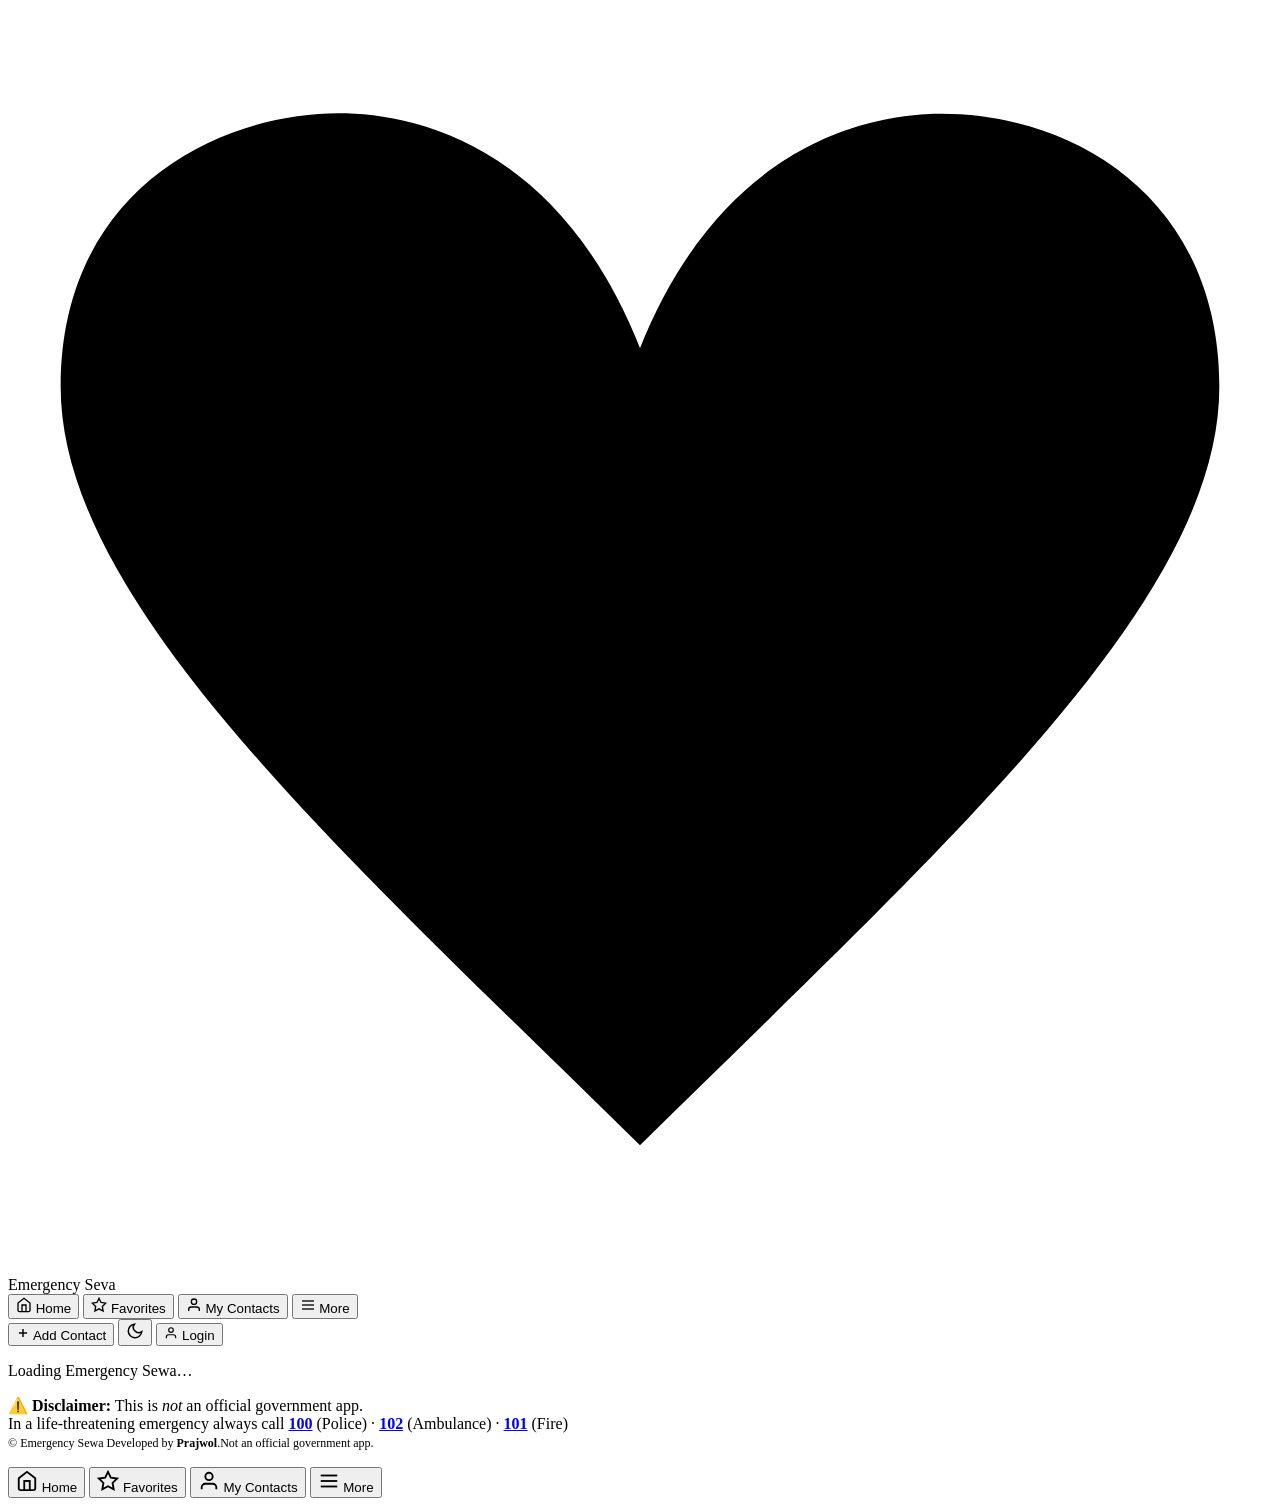
==== index.html @ 1e50861a "Create index.html" ====
<!DOCTYPE html>
<html lang="ne" dir="ltr">
<head>
  <meta charset="UTF-8" />
  <meta name="viewport" content="width=device-width, initial-scale=1.0, maximum-scale=1.0" />
  <meta name="theme-color" content="#f97316" />
  <meta name="description" content="Emergency Sewa — Instant access to emergency contacts across all 7 provinces and 77 districts of Nepal." />
  <meta name="mobile-web-app-capable" content="yes" />
  <meta name="apple-mobile-web-app-capable" content="yes" />
  <meta name="apple-mobile-web-app-status-bar-style" content="black-translucent" />
  <meta name="apple-mobile-web-app-title" content="Emergency Sewa" />
  <title>Emergency Sewa 🇳🇵 — Nepal Emergency Contacts</title>
  <link rel="preconnect" href="https://fonts.googleapis.com" />
  <link rel="preconnect" href="https://fonts.gstatic.com" crossorigin />
  <link href="https://fonts.googleapis.com/css2?family=Inter:wght@400;500;600;700&display=swap" rel="stylesheet" />
  <link rel="stylesheet" href="style.css" />
  <link rel="icon" href="data:image/svg+xml,<svg xmlns='http://www.w3.org/2000/svg' viewBox='0 0 100 100'><text y='.9em' font-size='90'>🚨</text></svg>" />
  <script>
    if ('serviceWorker' in navigator) {
      window.addEventListener('load', () => navigator.serviceWorker.register('sw.js').catch(() => {}));
    }
  </script>
</head>
<body>

<div class="app-wrapper">

  <!-- ====== HEADER ====== -->
  <header class="app-header">
    <div class="header-inner">

      <!-- Logo -->
      <div class="header-logo" onclick="navigate('home')" role="button" tabindex="0">
        <svg class="logo-heart" viewBox="0 0 24 24" fill="currentColor" xmlns="http://www.w3.org/2000/svg">
          <path d="M12 21.593c-5.63-5.539-11-10.297-11-14.402 0-3.791 3.068-5.191 5.281-5.191 1.312 0 4.151.501 5.719 4.457 1.59-3.968 4.464-4.447 5.726-4.447 2.54 0 5.274 1.621 5.274 5.181 0 4.069-5.136 8.625-11 14.402z"/>
        </svg>
        <span>Emergency Seva</span>
      </div>

      <!-- Desktop Nav -->
      <nav class="desktop-nav" aria-label="Main navigation">
        <button class="nav-btn" data-page="home" onclick="navigate('home')">
          <svg width="16" height="16" viewBox="0 0 24 24" fill="none" stroke="currentColor" stroke-width="2"><path d="M3 9l9-7 9 7v11a2 2 0 0 1-2 2H5a2 2 0 0 1-2-2z"/><polyline points="9 22 9 12 15 12 15 22"/></svg>
          Home
        </button>
        <button class="nav-btn" data-page="favorites" onclick="navigate('favorites')">
          <svg width="16" height="16" viewBox="0 0 24 24" fill="none" stroke="currentColor" stroke-width="2"><polygon points="12 2 15.09 8.26 22 9.27 17 14.14 18.18 21.02 12 17.77 5.82 21.02 7 14.14 2 9.27 8.91 8.26 12 2"/></svg>
          Favorites
        </button>
        <button class="nav-btn" data-page="custom" onclick="navigate('custom')">
          <svg width="16" height="16" viewBox="0 0 24 24" fill="none" stroke="currentColor" stroke-width="2"><path d="M20 21v-2a4 4 0 0 0-4-4H8a4 4 0 0 0-4 4v2"/><circle cx="12" cy="7" r="4"/></svg>
          My Contacts
        </button>
        <button class="nav-btn" data-page="more" onclick="navigate('more')">
          <svg width="16" height="16" viewBox="0 0 24 24" fill="none" stroke="currentColor" stroke-width="2"><line x1="3" y1="12" x2="21" y2="12"/><line x1="3" y1="6" x2="21" y2="6"/><line x1="3" y1="18" x2="21" y2="18"/></svg>
          More
        </button>
      </nav>

      <!-- Header Actions -->
      <div class="header-actions">
        <button class="btn btn-accent btn-sm hidden-mobile" onclick="openAddContactModal()">
          <svg width="14" height="14" viewBox="0 0 24 24" fill="none" stroke="currentColor" stroke-width="2.5"><line x1="12" y1="5" x2="12" y2="19"/><line x1="5" y1="12" x2="19" y2="12"/></svg>
          Add Contact
        </button>
        <button class="btn-icon" id="theme-toggle" onclick="toggleTheme()" title="Toggle dark/light mode">
          <svg width="18" height="18" viewBox="0 0 24 24" fill="none" stroke="currentColor" stroke-width="2" id="theme-icon-moon"><path d="M21 12.79A9 9 0 1 1 11.21 3 7 7 0 0 0 21 12.79z"/></svg>
          <svg width="18" height="18" viewBox="0 0 24 24" fill="none" stroke="currentColor" stroke-width="2" id="theme-icon-sun" style="display:none"><circle cx="12" cy="12" r="5"/><line x1="12" y1="1" x2="12" y2="3"/><line x1="12" y1="21" x2="12" y2="23"/><line x1="4.22" y1="4.22" x2="5.64" y2="5.64"/><line x1="18.36" y1="18.36" x2="19.78" y2="19.78"/><line x1="1" y1="12" x2="3" y2="12"/><line x1="21" y1="12" x2="23" y2="12"/><line x1="4.22" y1="19.78" x2="5.64" y2="18.36"/><line x1="18.36" y1="5.64" x2="19.78" y2="4.22"/></svg>
        </button>
        <button class="btn btn-login btn-sm" onclick="navigate('profile')">
          <svg width="14" height="14" viewBox="0 0 24 24" fill="none" stroke="currentColor" stroke-width="2"><path d="M20 21v-2a4 4 0 0 0-4-4H8a4 4 0 0 0-4 4v2"/><circle cx="12" cy="7" r="4"/></svg>
          Login
        </button>
      </div>

    </div>
  </header>

  <!-- ====== MAIN CONTENT ====== -->
  <main class="main-area" id="main-content" role="main" aria-live="polite">
    <div class="loading-screen">
      <div class="loading-spinner"></div>
      <p>Loading Emergency Sewa…</p>
    </div>
  </main>

  <!-- ====== FOOTER ====== -->
  <footer class="app-footer">
    <p>
      ⚠️ <strong>Disclaimer:</strong> This is <em>not</em> an official government app.<br />
      In a life-threatening emergency always call
      <a href="tel:100"><strong>100</strong></a> (Police) ·
      <a href="tel:102"><strong>102</strong></a> (Ambulance) ·
      <a href="tel:101"><strong>101</strong></a> (Fire)<br />
      <span style="font-size:0.75rem;">© <span id="footer-year"></span> Emergency Sewa Developed by <strong>Prajwol</strong>.Not an official government app.</span>
  
    </p>
  </footer>

  <!-- ====== BOTTOM NAV (mobile) ====== -->
  <nav class="bottom-nav" aria-label="Mobile navigation">
    <button class="bottom-nav-item active" data-page="home" onclick="navigate('home')">
      <svg width="22" height="22" viewBox="0 0 24 24" fill="none" stroke="currentColor" stroke-width="2"><path d="M3 9l9-7 9 7v11a2 2 0 0 1-2 2H5a2 2 0 0 1-2-2z"/><polyline points="9 22 9 12 15 12 15 22"/></svg>
      <span>Home</span>
    </button>
    <button class="bottom-nav-item" data-page="favorites" onclick="navigate('favorites')">
      <svg width="22" height="22" viewBox="0 0 24 24" fill="none" stroke="currentColor" stroke-width="2"><polygon points="12 2 15.09 8.26 22 9.27 17 14.14 18.18 21.02 12 17.77 5.82 21.02 7 14.14 2 9.27 8.91 8.26 12 2"/></svg>
      <span>Favorites</span>
    </button>
    <button class="bottom-nav-item" data-page="custom" onclick="navigate('custom')">
      <svg width="22" height="22" viewBox="0 0 24 24" fill="none" stroke="currentColor" stroke-width="2"><path d="M20 21v-2a4 4 0 0 0-4-4H8a4 4 0 0 0-4 4v2"/><circle cx="12" cy="7" r="4"/></svg>
      <span>My Contacts</span>
    </button>
    <button class="bottom-nav-item" data-page="more" onclick="navigate('more')">
      <svg width="22" height="22" viewBox="0 0 24 24" fill="none" stroke="currentColor" stroke-width="2"><line x1="3" y1="12" x2="21" y2="12"/><line x1="3" y1="6" x2="21" y2="6"/><line x1="3" y1="18" x2="21" y2="18"/></svg>
      <span>More</span>
    </button>
  </nav>

</div>

<!-- ====== TOAST ====== -->
<div id="toast-container" class="toast-container" role="alert" aria-live="assertive"></div>

<!-- ====== REPORT MODAL ====== -->
<div id="report-modal" class="modal-overlay" style="display:none;" role="dialog" aria-modal="true">
  <div class="modal-box">
    <div class="modal-header">
      <h3>🚩 Report an Issue</h3>
      <button class="modal-close" onclick="closeReportModal()">✕</button>
    </div>
    <p class="modal-subtitle" id="report-contact-name" style="background:var(--muted);padding:8px 12px;border-radius:8px;font-size:0.85rem;font-weight:600;"></p>
    <form id="report-form" onsubmit="handleReportSubmit(event)">
      <input type="hidden" id="report-contact-id" name="contactId">
      <div class="form-field mb-3">
        <label class="form-label">What is the issue? *</label>
        <div class="radio-group mt-2">
          <label class="radio-item"><input type="radio" name="issueType" value="wrong_number" required> 📵 Wrong / disconnected number</label>
          <label class="radio-item"><input type="radio" name="issueType" value="wrong_address"> 📍 Wrong address or location</label>
          <label class="radio-item"><input type="radio" name="issueType" value="closed"> 🔒 Service no longer exists</label>
          <label class="radio-item"><input type="radio" name="issueType" value="new_number"> 🔄 New / updated number available</label>
          <label class="radio-item"><input type="radio" name="issueType" value="other"> 📋 Other</label>
        </div>
      </div>
      <div class="form-field mb-3">
        <label class="form-label">Correct information (if known)</label>
        <input type="text" name="correctInfo" class="input-text" placeholder="e.g., the correct number is 01-XXXXXXX" />
      </div>
      <div class="form-field mb-3">
        <label class="form-label">Additional notes</label>
        <textarea name="notes" class="input-textarea" rows="3" placeholder="Any additional context..."></textarea>
      </div>
      <div class="modal-footer">
        <button type="button" class="btn btn-outline" onclick="closeReportModal()">Cancel</button>
        <button type="submit" class="btn btn-destructive">🚩 Submit Report</button>
      </div>
    </form>
  </div>
</div>

<!-- ====== ADD CONTACT MODAL ====== -->
<div id="add-contact-modal" class="modal-overlay" style="display:none;" role="dialog" aria-modal="true">
  <div class="modal-box">
    <div class="modal-header">
      <h3>➕ Add Custom Contact</h3>
      <button class="modal-close" onclick="closeAddContactModal()">✕</button>
    </div>
    <p class="modal-subtitle">Save a personal emergency contact to your device.</p>
    <form onsubmit="handleAddContactSubmit(event)" class="form-stack">
      <div class="form-field"><label class="form-label">Name *</label><input type="text" name="name" class="input-text" placeholder="e.g., Dr. Kumar bohora" required /></div>
      <div class="form-field"><label class="form-label">Phone Number *</label><input type="tel" name="phone" class="input-text" placeholder="e.g., 9800000000" required /></div>
      <div class="form-field">
        <label class="form-label">Category</label>
        <select name="category" class="input-select">
          <option value="other">📋 Other</option>
          <option value="hospital">🏥 Hospital</option>
          <option value="clinic">🩺 Clinic / Doctor</option>
          <option value="pharmacy">💊 Pharmacy</option>
          <option value="police">👮 Police</option>
          <option value="fire">🚒 Fire Brigade</option>
          <option value="ambulance">🚑 Ambulance</option>
          <option value="blood">🩸 Blood Bank</option>
          <option value="helpline">📞 Helpline</option>
        </select>
      </div>
      <div class="form-field"><label class="form-label">Address (Optional)</label><input type="text" name="address" class="input-text" placeholder="e.g., Lagankhel, Lalitpur" /></div>
      <div class="modal-footer">
        <button type="button" class="btn btn-outline" onclick="closeAddContactModal()">Cancel</button>
        <button type="submit" class="btn btn-accent">💾 Save Contact</button>
      </div>
    </form>
  </div>
</div>

<input type="hidden" id="profile-photo-data" value="" />
<script src="app.js"></script>
</body>
</html>
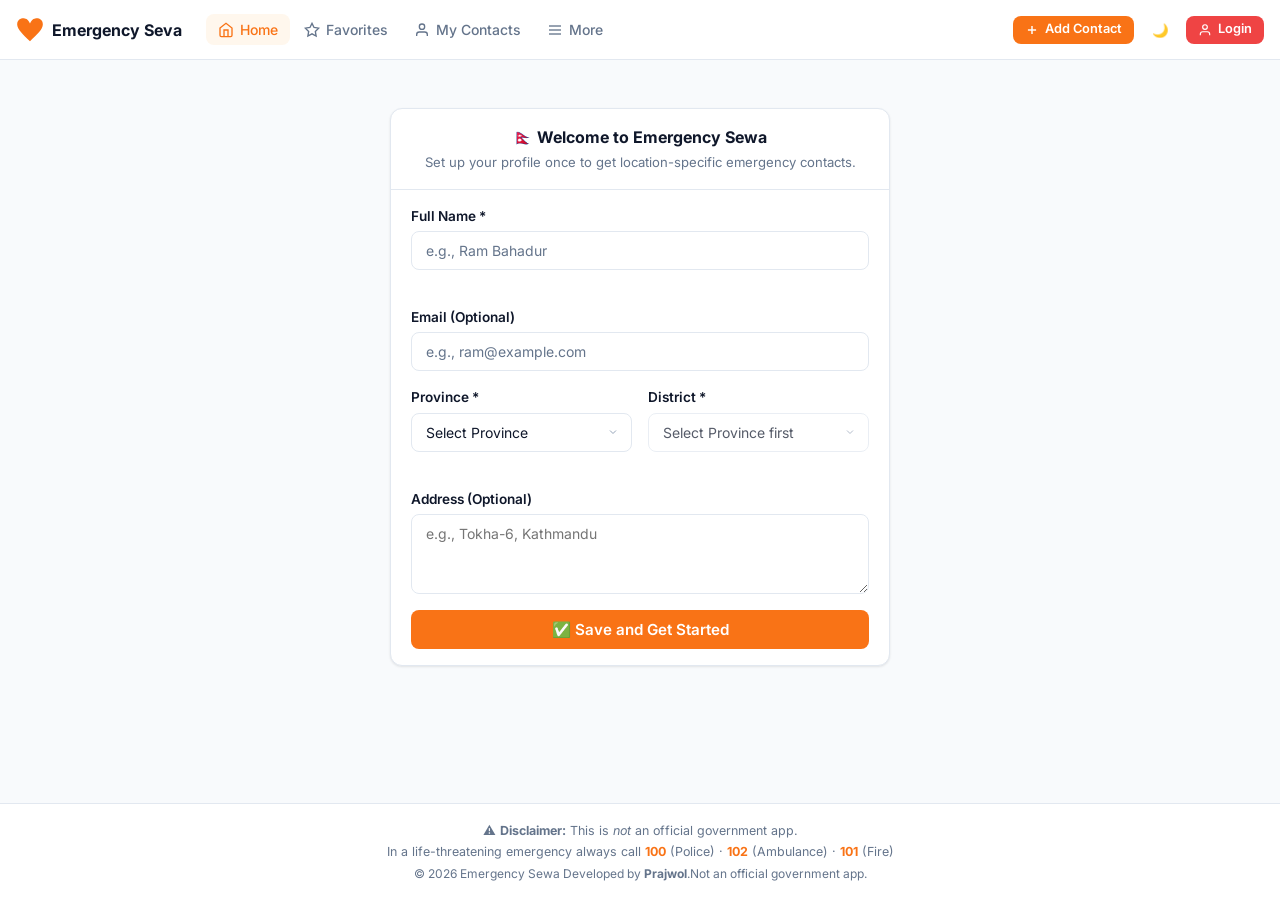
==== commit 1d2ab37b: "Update index.html" ====
--- a/index.html
+++ b/index.html
@@ -11,11 +11,12 @@
   <meta name="apple-mobile-web-app-title" content="Emergency Sewa" />
   <title>Emergency Sewa 🇳🇵 — Nepal Emergency Contacts</title>
   <link rel="preconnect" href="https://fonts.googleapis.com" />
+  <link rel="manifest" href="manifest.json">
   <link rel="preconnect" href="https://fonts.gstatic.com" crossorigin />
   <link href="https://fonts.googleapis.com/css2?family=Inter:wght@400;500;600;700&display=swap" rel="stylesheet" />
   <link rel="stylesheet" href="style.css" />
-  <link rel="icon" href="data:image/svg+xml,<svg xmlns='http://www.w3.org/2000/svg' viewBox='0 0 100 100'><text y='.9em' font-size='90'>🚨</text></svg>" />
-  <script>
+  <link rel="icon" href="logo.png">
+  <link rel="apple-touch-icon" href="logo.png">  <script>
     if ('serviceWorker' in navigator) {
       window.addEventListener('load', () => navigator.serviceWorker.register('sw.js').catch(() => {}));
     }
--- a/style.css
+++ b/style.css
@@ -0,0 +1,568 @@
+/* ============================================================
+   Emergency Sewa — Complete Stylesheet (Redesigned)
+   ============================================================ */
+@import url('https://fonts.googleapis.com/css2?family=Inter:wght@400;500;600;700&display=swap');
+
+/* ---- CSS Variables (Light) ---- */
+:root {
+  --bg: #f8fafc;
+  --fg: #0f172a;
+  --card-bg: #ffffff;
+  --card-fg: #0f172a;
+  --primary: #f97316;
+  --primary-light: #fff7ed;
+  --primary-fg: #ffffff;
+  --muted: #f1f5f9;
+  --muted-fg: #64748b;
+  --accent: #f97316;
+  --accent-fg: #ffffff;
+  --destructive: #ef4444;
+  --destructive-fg: #ffffff;
+  --border: #e2e8f0;
+  --input-bg: #ffffff;
+  --ring: #f97316;
+  --radius: 12px;
+  --radius-sm: 8px;
+  --shadow: 0 1px 3px rgba(0,0,0,0.06), 0 1px 2px rgba(0,0,0,0.04);
+  --shadow-md: 0 4px 12px rgba(0,0,0,0.08);
+  --font: 'Inter', 'Segoe UI', system-ui, sans-serif;
+  --header-h: 60px;
+  --bottom-nav-h: 64px;
+}
+
+/* ---- Dark Theme ---- */
+.dark {
+  --bg: #0f172a;
+  --fg: #f1f5f9;
+  --card-bg: #1e293b;
+  --card-fg: #f1f5f9;
+  --primary: #fb923c;
+  --primary-light: #1e293b;
+  --muted: #1e293b;
+  --muted-fg: #94a3b8;
+  --accent: #fb923c;
+  --border: #334155;
+  --input-bg: #1e293b;
+  --shadow: 0 1px 3px rgba(0,0,0,0.3);
+  --shadow-md: 0 4px 12px rgba(0,0,0,0.4);
+}
+
+/* ---- Reset ---- */
+*, *::before, *::after { box-sizing: border-box; margin: 0; padding: 0; }
+html { scroll-behavior: smooth; -webkit-tap-highlight-color: transparent; }
+body {
+  font-family: var(--font);
+  background: var(--bg);
+  color: var(--fg);
+  line-height: 1.5;
+  min-height: 100vh;
+  transition: background 0.2s, color 0.2s;
+  -webkit-font-smoothing: antialiased;
+}
+a { color: var(--accent); text-decoration: none; }
+button { cursor: pointer; font-family: var(--font); border: none; background: none; }
+input, select, textarea { font-family: var(--font); }
+ul { list-style: none; }
+img { max-width: 100%; }
+
+/* ---- App Layout ---- */
+.app-wrapper { display: flex; flex-direction: column; min-height: 100vh; }
+
+.main-area {
+  flex: 1;
+  padding-bottom: calc(var(--bottom-nav-h) + 16px);
+}
+@media (min-width: 768px) { .main-area { padding-bottom: 0; } }
+
+/* ---- Header ---- */
+.app-header {
+  position: sticky;
+  top: 0;
+  z-index: 50;
+  height: var(--header-h);
+  background: rgba(255,255,255,0.92);
+  backdrop-filter: blur(12px);
+  border-bottom: 1px solid var(--border);
+}
+.dark .app-header { background: rgba(15,23,42,0.92); }
+
+.header-inner {
+  display: flex;
+  align-items: center;
+  height: 100%;
+  max-width: 1280px;
+  margin: 0 auto;
+  padding: 0 16px;
+  gap: 8px;
+}
+
+/* Logo */
+.header-logo {
+  display: flex;
+  align-items: center;
+  gap: 8px;
+  font-weight: 700;
+  font-size: 1rem;
+  cursor: pointer;
+  color: var(--fg);
+  flex-shrink: 0;
+  user-select: none;
+}
+.logo-heart {
+  width: 28px;
+  height: 28px;
+  color: var(--primary);
+  flex-shrink: 0;
+}
+
+/* Desktop Nav */
+.desktop-nav {
+  display: none;
+  align-items: center;
+  gap: 2px;
+  margin-left: 16px;
+  flex: 1;
+}
+@media (min-width: 768px) { .desktop-nav { display: flex; } }
+
+.nav-btn {
+  display: inline-flex;
+  align-items: center;
+  gap: 6px;
+  padding: 7px 12px;
+  border-radius: var(--radius-sm);
+  font-size: 0.875rem;
+  font-weight: 500;
+  color: var(--muted-fg);
+  transition: background 0.15s, color 0.15s;
+  white-space: nowrap;
+}
+.nav-btn:hover { background: var(--muted); color: var(--fg); }
+.nav-btn.active { background: var(--primary-light); color: var(--primary); }
+
+/* Header Actions */
+.header-actions {
+  display: flex;
+  align-items: center;
+  gap: 8px;
+  margin-left: auto;
+}
+.hidden-mobile { display: none; }
+@media (min-width: 640px) { .hidden-mobile { display: inline-flex !important; } }
+
+/* ---- Bottom Nav ---- */
+.bottom-nav {
+  position: fixed;
+  bottom: 0;
+  left: 0;
+  right: 0;
+  z-index: 40;
+  height: var(--bottom-nav-h);
+  border-top: 1px solid var(--border);
+  background: rgba(255,255,255,0.95);
+  backdrop-filter: blur(12px);
+  display: grid;
+  grid-template-columns: repeat(4, 1fr);
+  padding: 4px 8px;
+  gap: 4px;
+}
+.dark .bottom-nav { background: rgba(15,23,42,0.95); }
+@media (min-width: 768px) { .bottom-nav { display: none; } }
+
+.bottom-nav-item {
+  display: flex;
+  flex-direction: column;
+  align-items: center;
+  justify-content: center;
+  gap: 2px;
+  border-radius: 10px;
+  color: var(--muted-fg);
+  font-size: 0.65rem;
+  font-weight: 500;
+  transition: all 0.15s;
+  padding: 6px 4px;
+  border: none;
+  background: none;
+  cursor: pointer;
+}
+.bottom-nav-item svg { transition: stroke 0.15s; }
+.bottom-nav-item:hover { color: var(--primary); background: var(--primary-light); }
+.bottom-nav-item.active { color: var(--primary); }
+.bottom-nav-item.active svg { stroke: var(--primary); }
+
+/* ---- Page Content ---- */
+.page-content {
+  max-width: 1100px;
+  margin: 0 auto;
+  padding: 16px;
+}
+@media (min-width: 640px) { .page-content { padding: 24px; } }
+
+/* ---- Cards ---- */
+.card {
+  background: var(--card-bg);
+  border: 1px solid var(--border);
+  border-radius: var(--radius);
+  box-shadow: var(--shadow);
+  overflow: hidden;
+}
+.card.hover-card { cursor: pointer; transition: box-shadow 0.15s, border-color 0.15s; }
+.card.hover-card:hover { box-shadow: var(--shadow-md); border-color: var(--primary); }
+.card-header { padding: 16px 20px; border-bottom: 1px solid var(--border); }
+.card-title { font-size: 1rem; font-weight: 700; display: flex; align-items: center; gap: 8px; }
+.card-desc { font-size: 0.82rem; color: var(--muted-fg); margin-top: 4px; }
+.card-body { padding: 16px 20px; }
+.card-emergency {
+  background: linear-gradient(135deg, #fff5f5, #fff);
+  border-color: #fca5a5;
+}
+.dark .card-emergency { background: linear-gradient(135deg, #2d1515, var(--card-bg)); border-color: #7f1d1d; }
+
+/* ---- Buttons ---- */
+.btn {
+  display: inline-flex;
+  align-items: center;
+  justify-content: center;
+  gap: 6px;
+  padding: 9px 16px;
+  border-radius: var(--radius-sm);
+  font-size: 0.875rem;
+  font-weight: 600;
+  transition: all 0.15s;
+  cursor: pointer;
+  border: none;
+  white-space: nowrap;
+  line-height: 1;
+}
+.btn:active { transform: scale(0.97); }
+.btn:disabled { opacity: 0.6; cursor: not-allowed; }
+.btn-accent { background: var(--primary); color: var(--accent-fg); }
+.btn-accent:hover { background: #ea6c0a; }
+.btn-login { background: var(--destructive); color: white; }
+.btn-login:hover { background: #dc2626; }
+.btn-destructive { background: var(--destructive); color: white; }
+.btn-destructive:hover { background: #dc2626; }
+.btn-secondary { background: var(--muted); color: var(--fg); }
+.btn-secondary:hover { background: var(--border); }
+.btn-outline { background: transparent; color: var(--fg); border: 1px solid var(--border); }
+.btn-outline:hover { background: var(--muted); }
+.btn-ghost { background: transparent; color: var(--muted-fg); }
+.btn-ghost:hover { background: var(--muted); color: var(--fg); }
+.btn-sm { padding: 7px 12px; font-size: 0.8rem; }
+.btn-lg { padding: 12px 20px; font-size: 0.95rem; }
+.w-full { width: 100%; }
+
+.btn-icon {
+  display: inline-flex; align-items: center; justify-content: center;
+  width: 36px; height: 36px; border-radius: var(--radius-sm);
+  color: var(--muted-fg); cursor: pointer; transition: background 0.15s;
+  border: none; background: transparent;
+}
+.btn-icon:hover { background: var(--muted); color: var(--fg); }
+
+.btn-call {
+  display: inline-flex; align-items: center; gap: 6px;
+  padding: 9px 14px; border-radius: var(--radius-sm);
+  font-size: 0.85rem; font-weight: 600;
+  background: var(--primary); color: white;
+  text-decoration: none; flex: 1; justify-content: center;
+  transition: background 0.15s;
+}
+.btn-call:hover { background: #ea6c0a; text-decoration: none; }
+
+.btn-directions {
+  display: inline-flex; align-items: center; justify-content: center;
+  width: 38px; height: 38px; border-radius: var(--radius-sm);
+  background: var(--muted); color: var(--fg); text-decoration: none;
+  transition: background 0.15s; font-size: 1rem;
+}
+.btn-directions:hover { background: var(--border); text-decoration: none; }
+
+.star-btn {
+  background: transparent; border: none; cursor: pointer; padding: 4px;
+  border-radius: 6px; color: #cbd5e1; display: flex; align-items: center;
+  transition: color 0.15s; flex-shrink: 0;
+}
+.star-btn.favorited { color: #f59e0b; }
+.star-btn:hover { background: var(--muted); }
+
+/* ---- Contact Cards ---- */
+.contacts-grid {
+  display: grid;
+  grid-template-columns: 1fr;
+  gap: 12px;
+}
+@media (min-width: 580px) { .contacts-grid { grid-template-columns: repeat(2, 1fr); } }
+@media (min-width: 960px) { .contacts-grid { grid-template-columns: repeat(3, 1fr); } }
+
+.contact-card {
+  background: var(--card-bg);
+  border: 1px solid var(--border);
+  border-radius: var(--radius);
+  padding: 14px;
+  box-shadow: var(--shadow);
+  display: flex; flex-direction: column; gap: 10px;
+  transition: box-shadow 0.15s;
+}
+.contact-card:hover { box-shadow: var(--shadow-md); }
+
+.contact-card-header { display: flex; align-items: flex-start; justify-content: space-between; gap: 8px; }
+.contact-info { display: flex; align-items: flex-start; gap: 12px; flex: 1; min-width: 0; }
+.contact-emoji { font-size: 1.75rem; line-height: 1; flex-shrink: 0; margin-top: 2px; }
+.contact-names { flex: 1; min-width: 0; }
+.contact-name-ne { font-size: 0.9rem; font-weight: 700; line-height: 1.3; word-break: break-word; }
+.contact-name { font-size: 0.78rem; color: var(--muted-fg); margin-top: 1px; }
+.contact-phone { display: inline-flex; align-items: center; gap: 5px; font-size: 1rem; font-weight: 700; color: var(--primary); text-decoration: none; }
+.contact-phone:hover { text-decoration: underline; }
+.contact-address { display: flex; align-items: flex-start; gap: 4px; font-size: 0.76rem; color: var(--muted-fg); margin-top: 4px; }
+.blood-types { display: flex; flex-wrap: wrap; gap: 4px; margin-top: 6px; }
+.blood-badge { display: inline-block; background: var(--primary-light); color: var(--primary); font-size: 0.68rem; font-weight: 700; padding: 2px 8px; border-radius: 999px; border: 1px solid #fed7aa; }
+.contact-actions { display: flex; align-items: center; gap: 6px; }
+
+/* ---- Dropdown ---- */
+.dropdown { position: relative; }
+.btn-more {
+  display: inline-flex; align-items: center; justify-content: center;
+  width: 38px; height: 38px; border-radius: var(--radius-sm);
+  font-size: 1.1rem; font-weight: 700; background: transparent;
+  color: var(--muted-fg); cursor: pointer; transition: background 0.15s;
+  border: none; letter-spacing: 1px;
+}
+.btn-more:hover { background: var(--muted); color: var(--fg); }
+.dropdown-menu {
+  display: none; position: absolute; right: 0; bottom: 44px;
+  min-width: 170px; background: var(--card-bg); border: 1px solid var(--border);
+  border-radius: var(--radius); box-shadow: var(--shadow-md); z-index: 100; overflow: hidden;
+}
+.dropdown-menu.open { display: block; }
+.dropdown-item {
+  display: flex; align-items: center; gap: 8px; padding: 10px 14px;
+  font-size: 0.85rem; color: var(--fg); cursor: pointer; width: 100%;
+  text-align: left; transition: background 0.1s; background: none; border: none;
+}
+.dropdown-item:hover { background: var(--muted); }
+.dropdown-item.danger { color: var(--destructive); }
+
+/* ---- Search & Filters ---- */
+.search-box { margin-bottom: 12px; position: relative; }
+.input-text {
+  width: 100%; padding: 10px 14px; border: 1.5px solid var(--border);
+  border-radius: var(--radius-sm); background: var(--input-bg); color: var(--fg);
+  font-size: 0.875rem; outline: none; transition: border-color 0.15s;
+}
+.input-text:focus { border-color: var(--primary); box-shadow: 0 0 0 3px rgba(249,115,22,0.1); }
+.input-text::placeholder { color: var(--muted-fg); }
+
+.input-select {
+  width: 100%; padding: 10px 36px 10px 14px; border: 1.5px solid var(--border);
+  border-radius: var(--radius-sm); background: var(--input-bg); color: var(--fg);
+  font-size: 0.875rem; outline: none; cursor: pointer; appearance: none;
+  background-image: url("data:image/svg+xml,%3Csvg xmlns='http://www.w3.org/2000/svg' width='12' height='12' viewBox='0 0 24 24' fill='none' stroke='%2394a3b8' stroke-width='2'%3E%3Cpolyline points='6 9 12 15 18 9'%3E%3C/polyline%3E%3C/svg%3E");
+  background-repeat: no-repeat; background-position: right 12px center;
+}
+.input-select:focus { border-color: var(--primary); }
+
+.input-textarea {
+  width: 100%; padding: 10px 14px; border: 1.5px solid var(--border);
+  border-radius: var(--radius-sm); background: var(--input-bg); color: var(--fg);
+  font-size: 0.875rem; outline: none; resize: vertical; min-height: 80px;
+}
+.input-textarea:focus { border-color: var(--primary); }
+
+.category-tabs {
+  display: flex; gap: 6px; overflow-x: auto; padding-bottom: 4px;
+  margin-bottom: 14px; scrollbar-width: none; -webkit-overflow-scrolling: touch;
+}
+.category-tabs::-webkit-scrollbar { display: none; }
+.category-tab {
+  flex-shrink: 0; padding: 6px 14px; border-radius: 999px;
+  font-size: 0.8rem; font-weight: 600; background: var(--muted);
+  color: var(--muted-fg); border: 1.5px solid transparent; cursor: pointer;
+  transition: all 0.15s; white-space: nowrap;
+}
+.category-tab:hover { background: var(--border); color: var(--fg); }
+.category-tab.active { background: var(--primary); color: white; border-color: var(--primary); }
+.blood-type-wrap { margin-bottom: 12px; }
+
+/* ---- Nearby Grid ---- */
+.nearby-grid { display: grid; grid-template-columns: 1fr; gap: 10px; }
+@media (min-width: 480px) { .nearby-grid { grid-template-columns: 1fr 1fr; } }
+
+/* ---- SMS Card ---- */
+.sms-card-body {
+  display: flex; flex-direction: column; gap: 14px;
+}
+@media (min-width: 640px) {
+  .sms-card-body { flex-direction: row; align-items: center; justify-content: space-between; }
+}
+.sms-title { font-size: 1rem; font-weight: 700; color: var(--destructive); }
+.sms-desc { font-size: 0.82rem; color: var(--muted-fg); margin-top: 3px; }
+
+/* ---- Profile / Form ---- */
+.profile-setup-wrap { display: flex; justify-content: center; padding: 24px 0; }
+.form-stack { display: flex; flex-direction: column; gap: 16px; }
+.form-field { display: flex; flex-direction: column; gap: 5px; }
+.form-label { font-size: 0.85rem; font-weight: 600; color: var(--fg); }
+.form-grid-2 { display: grid; grid-template-columns: 1fr; gap: 16px; }
+@media (min-width: 480px) { .form-grid-2 { grid-template-columns: 1fr 1fr; } }
+.form-error { font-size: 0.75rem; color: var(--destructive); min-height: 16px; }
+.mb-3 { margin-bottom: 12px; }
+.mt-2 { margin-top: 8px; }
+.mt-4 { margin-top: 16px; }
+
+/* ---- More Menu ---- */
+.menu-item { display: flex; align-items: center; gap: 14px; padding: 16px 20px; }
+.menu-item-icon {
+  width: 44px; height: 44px; border-radius: 12px;
+  background: var(--primary-light); color: var(--primary);
+  display: flex; align-items: center; justify-content: center; flex-shrink: 0;
+}
+.menu-item-text { flex: 1; }
+.menu-item-text h3 { font-weight: 600; font-size: 0.95rem; }
+.menu-item-text p { font-size: 0.8rem; color: var(--muted-fg); margin-top: 2px; }
+.menu-chevron { color: var(--muted-fg); }
+.menu-chevron svg { display: block; }
+
+/* ---- Accordion ---- */
+.accordion { display: flex; flex-direction: column; }
+.accordion-item { border-bottom: 1px solid var(--border); }
+.accordion-item:last-child { border-bottom: none; }
+.accordion-trigger {
+  display: flex; align-items: center; justify-content: space-between;
+  width: 100%; padding: 16px 0; font-size: 0.95rem; font-weight: 600;
+  text-align: left; background: none; border: none; color: var(--fg); cursor: pointer; gap: 8px;
+}
+.accordion-trigger:hover { color: var(--primary); }
+.accordion-icon { flex-shrink: 0; color: var(--muted-fg); transition: transform 0.2s; }
+.accordion-content { padding: 0 0 16px; }
+.accordion-content ul { list-style: disc; padding-left: 20px; display: flex; flex-direction: column; gap: 7px; }
+.accordion-content li { font-size: 0.875rem; color: var(--muted-fg); line-height: 1.6; }
+
+/* ---- About ---- */
+.about-header { text-align: center; padding: 16px 0 24px; }
+.about-header h1 { font-size: 1.6rem; font-weight: 700; }
+.about-header p { color: var(--muted-fg); margin-top: 4px; }
+.about-section h2 { font-size: 1rem; font-weight: 700; margin-bottom: 10px; display: flex; align-items: center; gap: 8px; }
+.about-section p, .about-section li { font-size: 0.875rem; color: var(--muted-fg); line-height: 1.7; }
+.about-section ul { list-style: disc; padding-left: 20px; display: flex; flex-direction: column; gap: 6px; }
+
+/* ---- Interaction History ---- */
+.history-item {
+  display: flex; align-items: center; gap: 12px;
+  padding: 12px 0; border-bottom: 1px solid var(--border);
+}
+.history-item:last-child { border-bottom: none; }
+.history-icon {
+  width: 40px; height: 40px; border-radius: 50%; background: var(--primary-light);
+  color: var(--primary); display: flex; align-items: center; justify-content: center; flex-shrink: 0; font-size: 1.2rem;
+}
+.history-info { flex: 1; }
+.history-name { font-size: 0.88rem; font-weight: 600; }
+.history-time { font-size: 0.76rem; color: var(--muted-fg); margin-top: 2px; }
+.history-phone { font-size: 0.85rem; color: var(--primary); font-weight: 600; }
+
+/* ---- Modals ---- */
+.modal-overlay {
+  position: fixed; inset: 0; background: rgba(0,0,0,0.45);
+  z-index: 200; display: flex; align-items: center; justify-content: center;
+  padding: 16px; backdrop-filter: blur(4px);
+}
+.modal-box {
+  background: var(--card-bg); border: 1px solid var(--border);
+  border-radius: 16px; box-shadow: 0 20px 60px rgba(0,0,0,0.15);
+  width: 100%; max-width: 480px; max-height: 90vh; overflow-y: auto; padding: 24px;
+}
+.modal-header { display: flex; align-items: center; justify-content: space-between; margin-bottom: 16px; }
+.modal-header h3 { font-size: 1.05rem; font-weight: 700; }
+.modal-close {
+  background: var(--muted); border: none; font-size: 0.85rem;
+  color: var(--muted-fg); cursor: pointer; padding: 6px 10px; border-radius: 6px;
+  transition: background 0.15s;
+}
+.modal-close:hover { background: var(--border); }
+.modal-subtitle { font-size: 0.82rem; color: var(--muted-fg); margin-bottom: 16px; }
+.modal-footer { display: flex; gap: 8px; justify-content: flex-end; margin-top: 20px; flex-wrap: wrap; }
+.radio-group { display: flex; flex-direction: column; gap: 10px; }
+.radio-item { display: flex; align-items: center; gap: 8px; cursor: pointer; font-size: 0.875rem; }
+.radio-item input[type="radio"] { accent-color: var(--primary); width: 16px; height: 16px; }
+
+/* ---- Toast ---- */
+.toast-container {
+  position: fixed; bottom: calc(var(--bottom-nav-h) + 12px); right: 16px;
+  z-index: 300; display: flex; flex-direction: column; gap: 8px; max-width: 320px;
+}
+@media (min-width: 768px) { .toast-container { bottom: 20px; } }
+.toast-item {
+  display: flex; align-items: flex-start; gap: 10px; padding: 12px 16px;
+  border-radius: 10px; box-shadow: var(--shadow-md); border: 1px solid var(--border);
+  animation: slideIn 0.2s ease; background: var(--card-bg);
+}
+.toast-default { border-left: 4px solid var(--primary); }
+.toast-destructive { border-left: 4px solid var(--destructive); background: color-mix(in srgb, var(--destructive) 8%, var(--card-bg)); }
+.toast-content { flex: 1; }
+.toast-title { font-size: 0.875rem; font-weight: 700; }
+.toast-desc { font-size: 0.78rem; color: var(--muted-fg); margin-top: 2px; }
+.toast-close { background: none; border: none; font-size: 0.85rem; color: var(--muted-fg); cursor: pointer; }
+@keyframes slideIn { from { opacity: 0; transform: translateX(20px); } to { opacity: 1; transform: translateX(0); } }
+
+/* ---- States ---- */
+.loading-screen {
+  display: flex; flex-direction: column; align-items: center;
+  justify-content: center; min-height: 60vh; gap: 14px; color: var(--muted-fg);
+}
+.loading-spinner {
+  width: 36px; height: 36px; border: 3px solid var(--border);
+  border-top-color: var(--primary); border-radius: 50%; animation: spin 0.8s linear infinite;
+}
+@keyframes spin { to { transform: rotate(360deg); } }
+.spinner-sm {
+  display: inline-block; width: 15px; height: 15px;
+  border: 2px solid rgba(255,255,255,0.4); border-top-color: #fff;
+  border-radius: 50%; animation: spin 0.8s linear infinite;
+}
+.empty-state {
+  display: flex; flex-direction: column; align-items: center;
+  justify-content: center; padding: 40px 16px; text-align: center;
+  color: var(--muted-fg); gap: 8px;
+}
+.empty-state.dashed {
+  border: 2px dashed var(--border); border-radius: var(--radius);
+  background: color-mix(in srgb, var(--muted) 40%, transparent);
+}
+.empty-state h3 { font-size: 1rem; font-weight: 700; color: var(--fg); }
+.empty-state p { font-size: 0.85rem; }
+.error-screen { display: flex; flex-direction: column; align-items: center; justify-content: center; min-height: 60vh; gap: 12px; text-align: center; padding: 24px; }
+
+/* ---- Footer ---- */
+.app-footer {
+  background: var(--card-bg); border-top: 1px solid var(--border);
+  padding: 16px; text-align: center;
+  margin-bottom: var(--bottom-nav-h);
+}
+@media (min-width: 768px) { .app-footer { margin-bottom: 0; } }
+.app-footer p { font-size: 0.78rem; color: var(--muted-fg); line-height: 1.7; }
+
+/* ---- Avatar ---- */
+.avatar-wrap { display: flex; align-items: center; gap: 16px; margin-bottom: 20px; }
+.avatar-circle {
+  width: 64px; height: 64px; border-radius: 50%; background: var(--primary-light);
+  color: var(--primary); display: flex; align-items: center; justify-content: center;
+  font-size: 1.4rem; font-weight: 700; overflow: hidden; flex-shrink: 0; border: 3px solid var(--border);
+}
+.avatar-circle img { width: 100%; height: 100%; object-fit: cover; }
+
+/* ---- Space / util ---- */
+.space-y-3 > * + * { margin-top: 12px; }
+.space-y-4 > * + * { margin-top: 16px; }
+.text-center { text-align: center; }
+.text-sm { font-size: 0.82rem; }
+.font-bold { font-weight: 700; }
+.flex { display: flex; }
+.items-center { align-items: center; }
+.gap-2 { gap: 8px; }
+
+/* ---- Alert box ---- */
+.alert-backdrop { position: fixed; inset: 0; background: rgba(0,0,0,0.5); z-index: 250; display: flex; align-items: center; justify-content: center; padding: 16px; }
+.alert-box { background: var(--card-bg); border: 1px solid var(--border); border-radius: var(--radius); padding: 24px; max-width: 400px; width: 100%; box-shadow: var(--shadow-md); }
+.alert-box h4 { font-size: 1rem; font-weight: 700; margin-bottom: 8px; }
+.alert-box p { font-size: 0.85rem; color: var(--muted-fg); margin-bottom: 20px; }
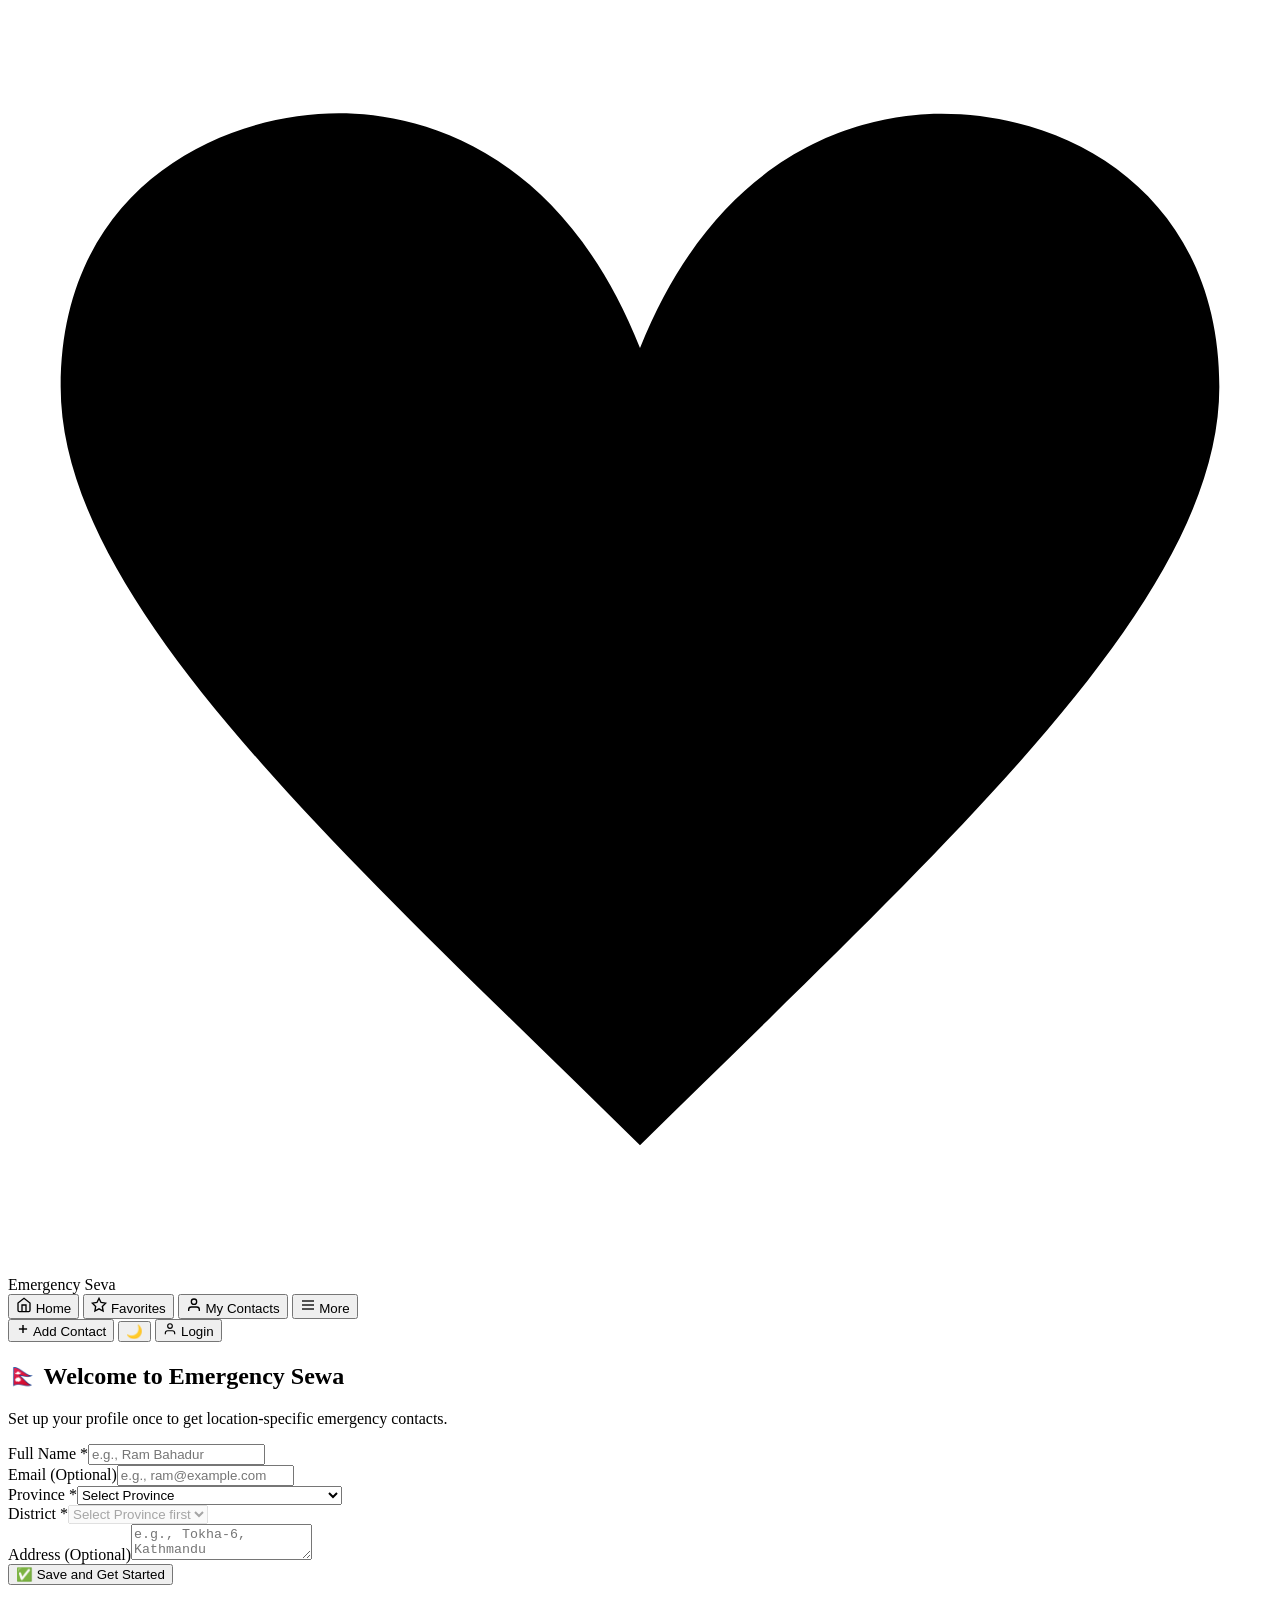
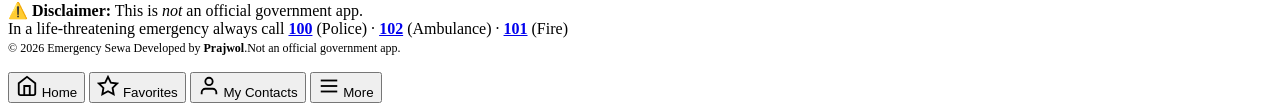
==== commit 6aa63939: "Update index.html" ====
--- a/index.html
+++ b/index.html
@@ -11,14 +11,14 @@
   <meta name="apple-mobile-web-app-title" content="Emergency Sewa" />
   <title>Emergency Sewa 🇳🇵 — Nepal Emergency Contacts</title>
   <link rel="preconnect" href="https://fonts.googleapis.com" />
-  <link rel="manifest" href="manifest.json">
+  <link rel="manifest" href="/Emergency-seva/manifest.json">
   <link rel="preconnect" href="https://fonts.gstatic.com" crossorigin />
   <link href="https://fonts.googleapis.com/css2?family=Inter:wght@400;500;600;700&display=swap" rel="stylesheet" />
-  <link rel="stylesheet" href="style.css" />
-  <link rel="icon" href="logo.png">
-  <link rel="apple-touch-icon" href="logo.png">  <script>
+  <link rel="stylesheet" href="/Emergency-seva/style.css" />
+  <link rel="icon" href="/Emergency-seva/logo.png">
+  <link rel="apple-touch-icon" href="/Emergency-seva/logo.png">  <script>
     if ('serviceWorker' in navigator) {
-      window.addEventListener('load', () => navigator.serviceWorker.register('sw.js').catch(() => {}));
+      window.addEventListener('load', () => navigator.serviceWorker.register('/Emergency-seva/sw.js').catch(() => {}));
     }
   </script>
 </head>
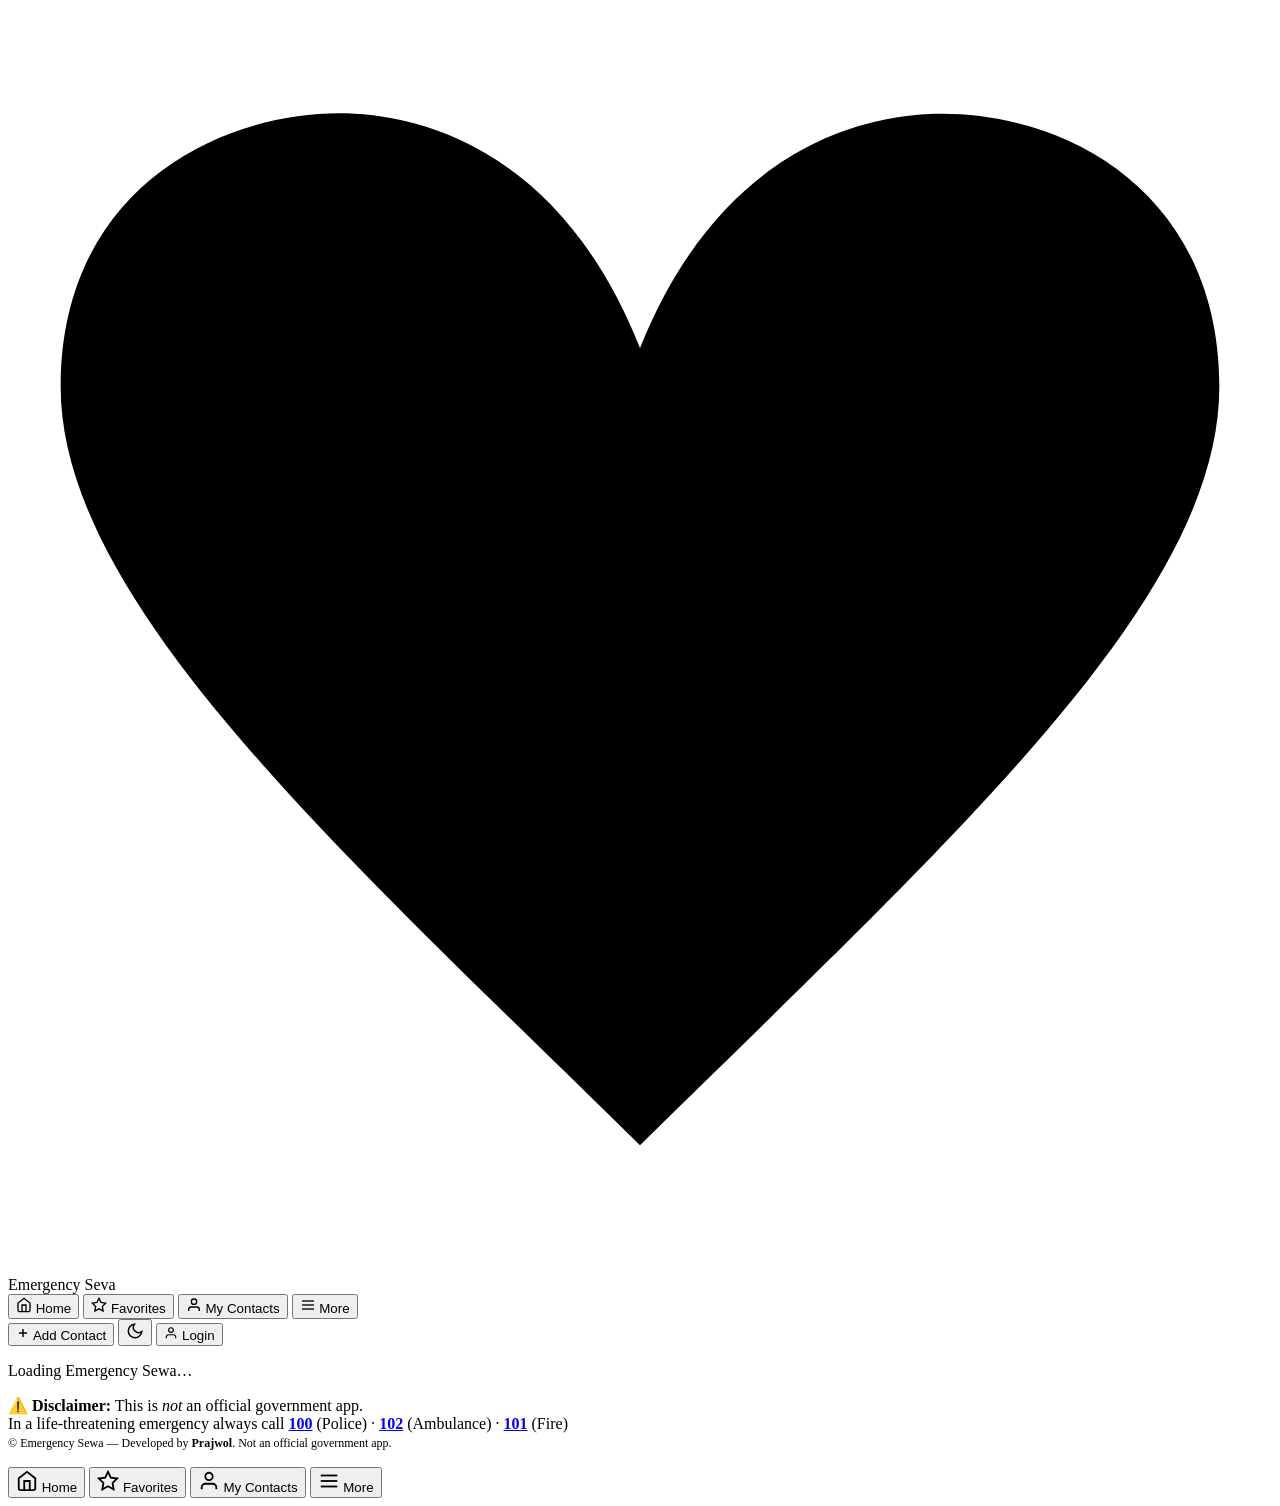
==== commit 60ac8afa: "Update index.html" ====
--- a/index.html
+++ b/index.html
@@ -5,20 +5,56 @@
   <meta name="viewport" content="width=device-width, initial-scale=1.0, maximum-scale=1.0" />
   <meta name="theme-color" content="#f97316" />
   <meta name="description" content="Emergency Sewa — Instant access to emergency contacts across all 7 provinces and 77 districts of Nepal." />
+
+  <!-- PWA / Mobile App Meta -->
   <meta name="mobile-web-app-capable" content="yes" />
   <meta name="apple-mobile-web-app-capable" content="yes" />
   <meta name="apple-mobile-web-app-status-bar-style" content="black-translucent" />
   <meta name="apple-mobile-web-app-title" content="Emergency Sewa" />
+
+  <!-- Windows Tile -->
+  <meta name="msapplication-TileColor" content="#f97316" />
+  <meta name="msapplication-TileImage" content="/Emergency-seva/icons/android/launchericon-144x144.png" />
+  <meta name="msapplication-config" content="none" />
+
   <title>Emergency Sewa 🇳🇵 — Nepal Emergency Contacts</title>
+
+  <!-- Preconnect (must be before font link) -->
   <link rel="preconnect" href="https://fonts.googleapis.com" />
-  <link rel="manifest" href="/Emergency-seva/manifest.json">
   <link rel="preconnect" href="https://fonts.gstatic.com" crossorigin />
   <link href="https://fonts.googleapis.com/css2?family=Inter:wght@400;500;600;700&display=swap" rel="stylesheet" />
+
+  <!-- PWA Manifest -->
+  <link rel="manifest" href="/Emergency-seva/manifest.json" />
+
+  <!-- Favicon -->
+  <link rel="icon" type="image/png" sizes="32x32"   href="/Emergency-seva/icons/ios/32.png" />
+  <link rel="icon" type="image/png" sizes="192x192" href="/Emergency-seva/icons/android/launchericon-192x192.png" />
+  <link rel="icon" type="image/png" sizes="512x512" href="/Emergency-seva/icons/android/launchericon-512x512.png" />
+
+  <!-- Apple Touch Icons -->
+  <link rel="apple-touch-icon" sizes="57x57"   href="/Emergency-seva/icons/ios/57.png" />
+  <link rel="apple-touch-icon" sizes="72x72"   href="/Emergency-seva/icons/ios/72.png" />
+  <link rel="apple-touch-icon" sizes="76x76"   href="/Emergency-seva/icons/ios/76.png" />
+  <link rel="apple-touch-icon" sizes="114x114" href="/Emergency-seva/icons/ios/114.png" />
+  <link rel="apple-touch-icon" sizes="120x120" href="/Emergency-seva/icons/ios/120.png" />
+  <link rel="apple-touch-icon" sizes="144x144" href="/Emergency-seva/icons/ios/144.png" />
+  <link rel="apple-touch-icon" sizes="152x152" href="/Emergency-seva/icons/ios/152.png" />
+  <link rel="apple-touch-icon" sizes="167x167" href="/Emergency-seva/icons/ios/167.png" />
+  <link rel="apple-touch-icon" sizes="180x180" href="/Emergency-seva/icons/ios/180.png" />
+  <link rel="apple-touch-icon" sizes="1024x1024" href="/Emergency-seva/icons/ios/1024.png" />
+
+  <!-- Stylesheet -->
   <link rel="stylesheet" href="/Emergency-seva/style.css" />
-  <link rel="icon" href="/Emergency-seva/logo.png">
-  <link rel="apple-touch-icon" href="/Emergency-seva/logo.png">  <script>
+
+  <!-- Service Worker Registration -->
+  <script>
     if ('serviceWorker' in navigator) {
-      window.addEventListener('load', () => navigator.serviceWorker.register('/Emergency-seva/sw.js').catch(() => {}));
+      window.addEventListener('load', () => {
+        navigator.serviceWorker.register('/Emergency-seva/sw.js')
+          .then(reg => console.log('✅ SW registered:', reg.scope))
+          .catch(err => console.warn('❌ SW failed:', err));
+      });
     }
   </script>
 </head>
@@ -93,8 +129,7 @@
       <a href="tel:100"><strong>100</strong></a> (Police) ·
       <a href="tel:102"><strong>102</strong></a> (Ambulance) ·
       <a href="tel:101"><strong>101</strong></a> (Fire)<br />
-      <span style="font-size:0.75rem;">© <span id="footer-year"></span> Emergency Sewa Developed by <strong>Prajwol</strong>.Not an official government app.</span>
-  
+      <span style="font-size:0.75rem;">© <span id="footer-year"></span> Emergency Sewa — Developed by <strong>Prajwol</strong>. Not an official government app.</span>
     </p>
   </footer>
 
@@ -168,7 +203,7 @@
     </div>
     <p class="modal-subtitle">Save a personal emergency contact to your device.</p>
     <form onsubmit="handleAddContactSubmit(event)" class="form-stack">
-      <div class="form-field"><label class="form-label">Name *</label><input type="text" name="name" class="input-text" placeholder="e.g., Dr. Kumar bohora" required /></div>
+      <div class="form-field"><label class="form-label">Name *</label><input type="text" name="name" class="input-text" placeholder="e.g., Dr. Kumar Bohora" required /></div>
       <div class="form-field"><label class="form-label">Phone Number *</label><input type="tel" name="phone" class="input-text" placeholder="e.g., 9800000000" required /></div>
       <div class="form-field">
         <label class="form-label">Category</label>
@@ -194,6 +229,8 @@
 </div>
 
 <input type="hidden" id="profile-photo-data" value="" />
-<script src="app.js"></script>
+
+<!-- ✅ FIXED: full GitHub Pages path -->
+<script src="/Emergency-seva/app.js"></script>
 </body>
 </html>
